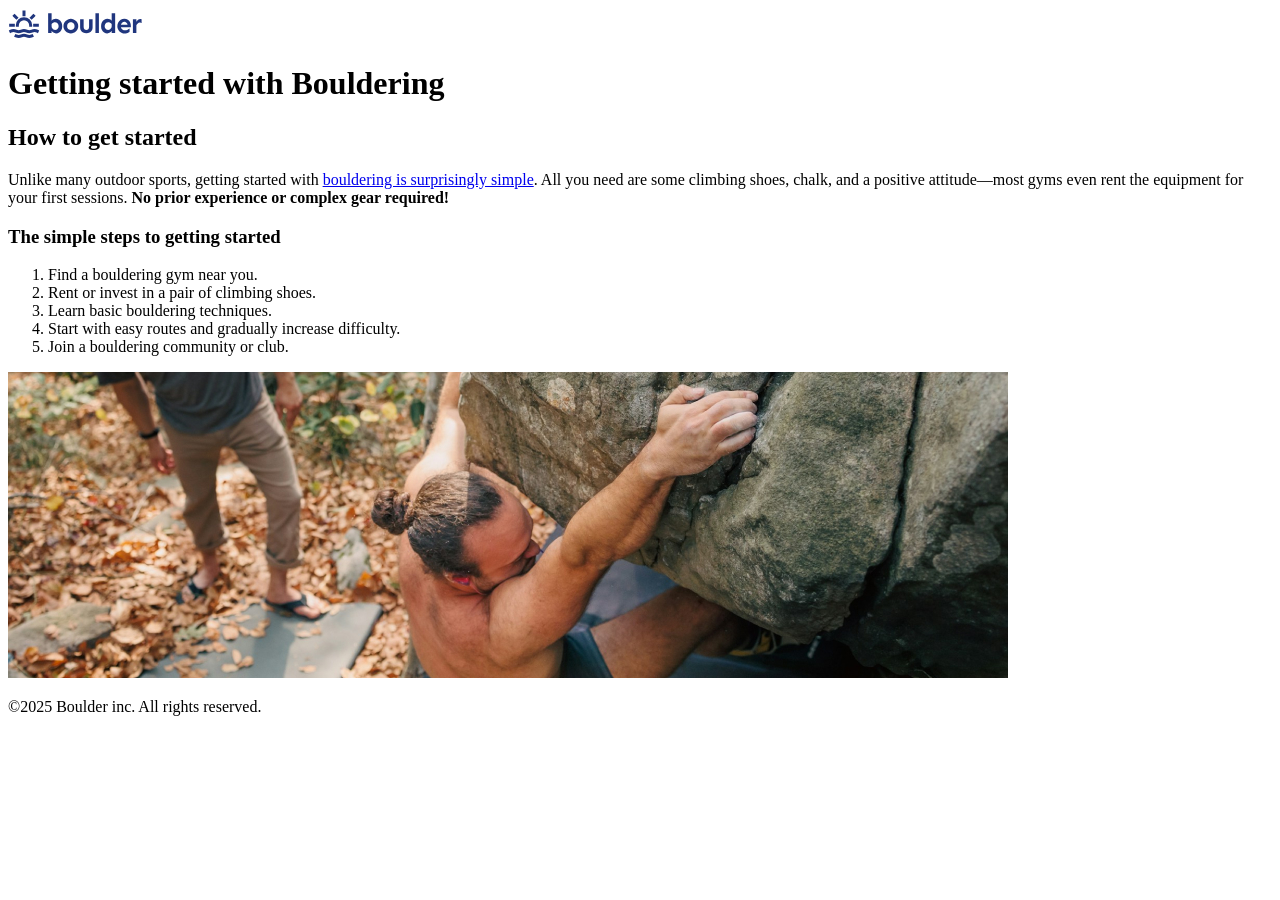
==== getting-started.html @ c5e404f7 "feat:add website structure with HTML and add images" ====
<!DOCTYPE html>
<html>
    <head>
        <title>Bouldering 101</title>
    </head>

    <body>
        <header>
            <img src="images/logo.svg" alt="Boulder inc.">
        </header>

        <main>
            <h1>Getting started with Bouldering</h1>
            <section>
                <h2>How to get started</h2>
                <p>Unlike many outdoor sports, getting started with <a href="index.html">bouldering is surprisingly simple</a>. All you need are some climbing shoes, chalk, and a positive attitude—most gyms even rent the equipment for your first sessions. <strong>No prior experience or complex gear required!</strong></p>
                
                <h3>The simple steps to getting started</h3>
                <ol>
                    <li>Find a bouldering gym near you.</li>
                    <li>Rent or invest in a pair of climbing shoes.</li>
                    <li>Learn basic bouldering techniques.</li>
                    <li>Start with easy routes and gradually increase difficulty.</li>
                    <li>Join a bouldering community or club.</li>
                </ol>

                <img src="images/getting-started-outdoors.jpg" alt="People doing bouldering">
            </section>
        </main>

        <footer>
            <p>©2025 Boulder inc. All rights reserved.</p>
        </footer>
    </body>
</html>
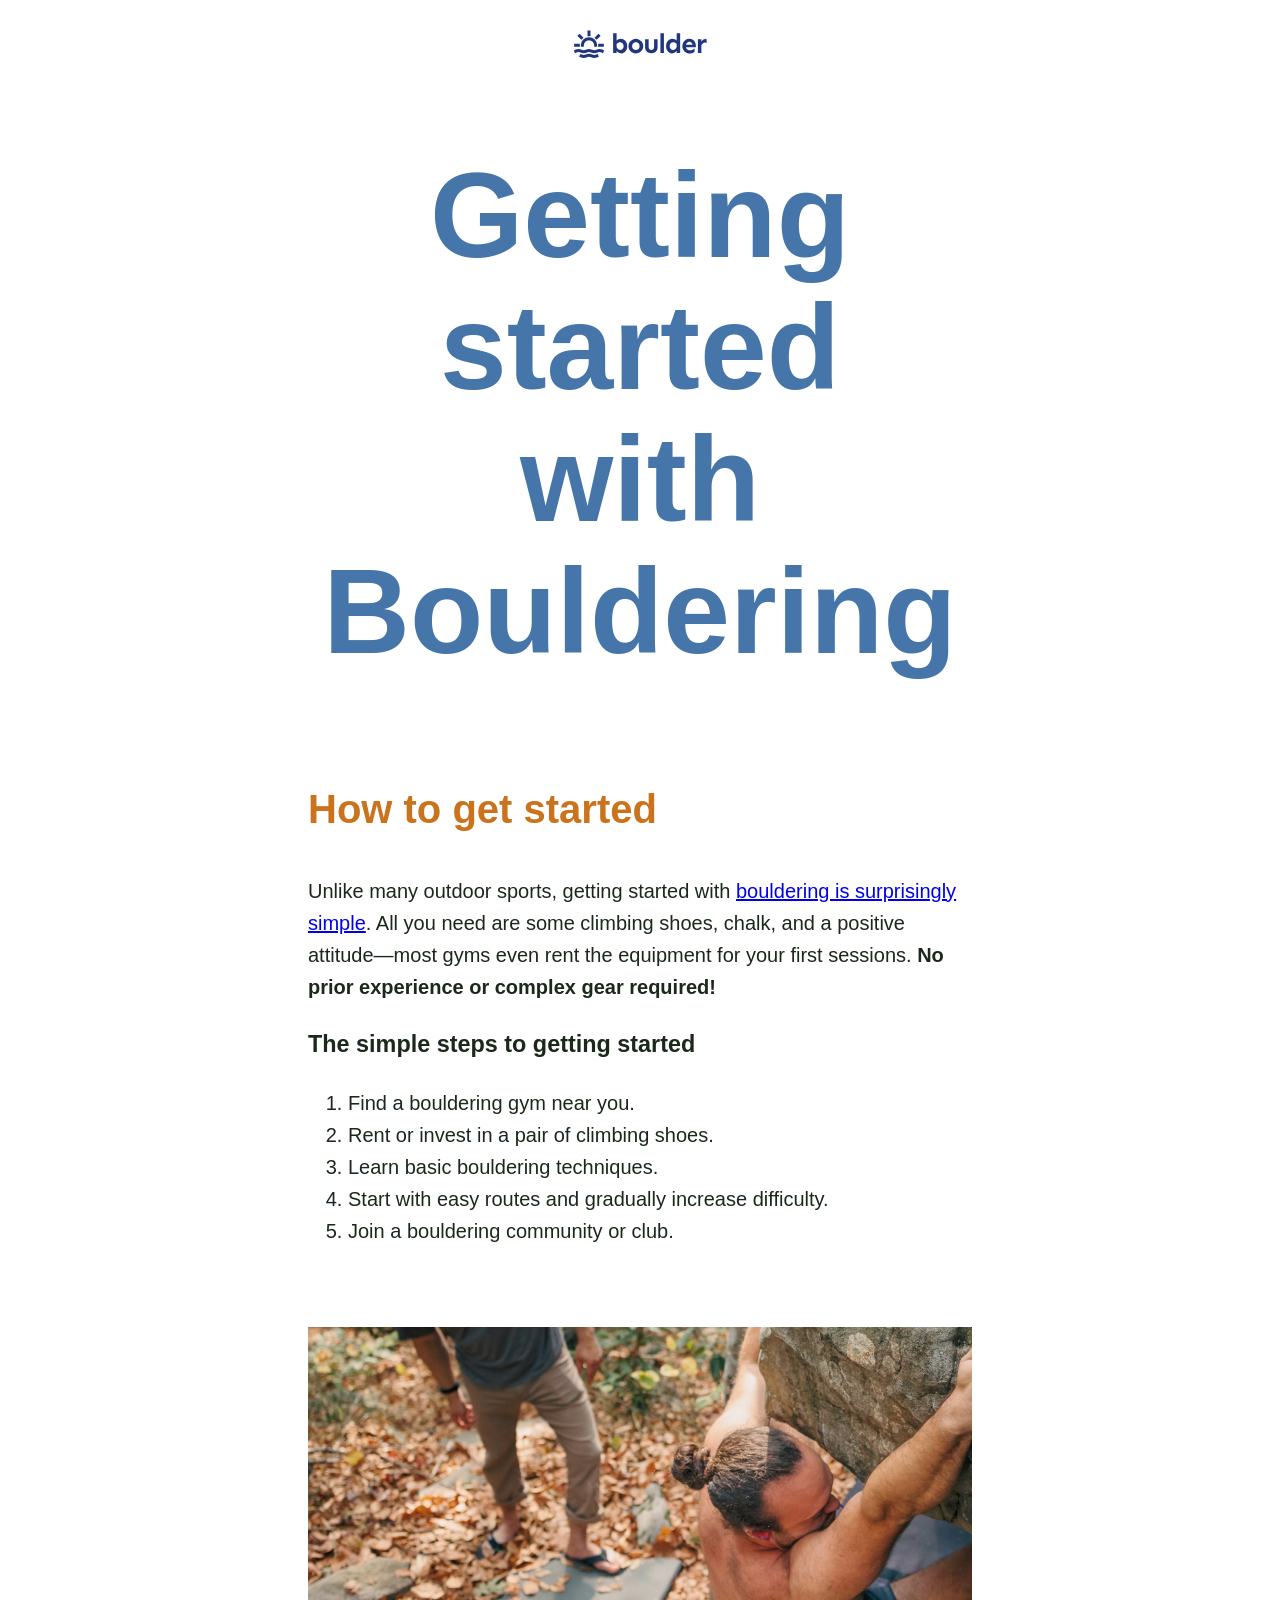
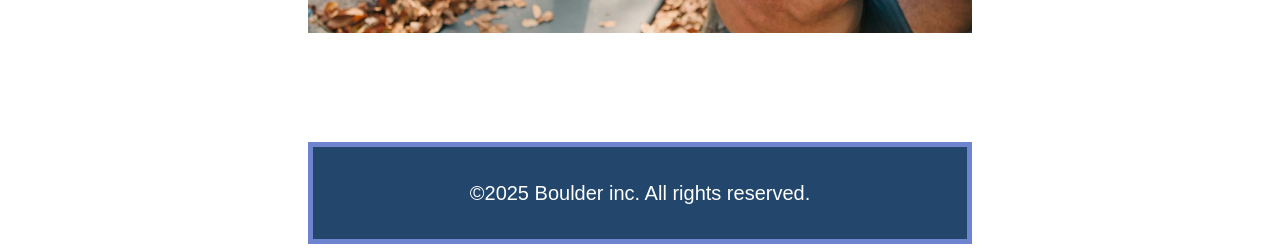
==== commit ea9d5521: "feat:add css for styling" ====
--- a/getting-started.html
+++ b/getting-started.html
@@ -2,6 +2,7 @@
 <html>
     <head>
         <title>Bouldering 101</title>
+        <link href="css/style.css" rel="stylesheet">
     </head>
 
     <body>
--- a/css/style.css
+++ b/css/style.css
@@ -0,0 +1,48 @@
+* {
+    box-sizing: border-box;
+}
+
+body {
+    font-family: sans-serif;
+    color: #1b281b;
+    font-size: 1.25rem;
+    line-height: 1.6;
+    padding-inline: 300px;
+}
+
+header {
+    text-align: center;
+    padding-block-start: 20px;
+}
+
+main {
+    overflow: hidden;
+}
+
+section {
+    margin-block: 100px;
+}
+
+h1 {
+    color: #4676A9;
+    text-align: center;
+    font-size: 7.5rem;
+    line-height: 1.1;
+}
+
+h2 {
+    color: #CB731C;
+    font-size: 2.5rem;
+}
+
+ol {
+    margin-block-end: 80px;
+}
+
+footer {
+    background-color: #22466C;
+    color: #ffffff;
+    text-align: center;
+    padding: 10px;
+    border: 5px solid #6E84CF;
+}
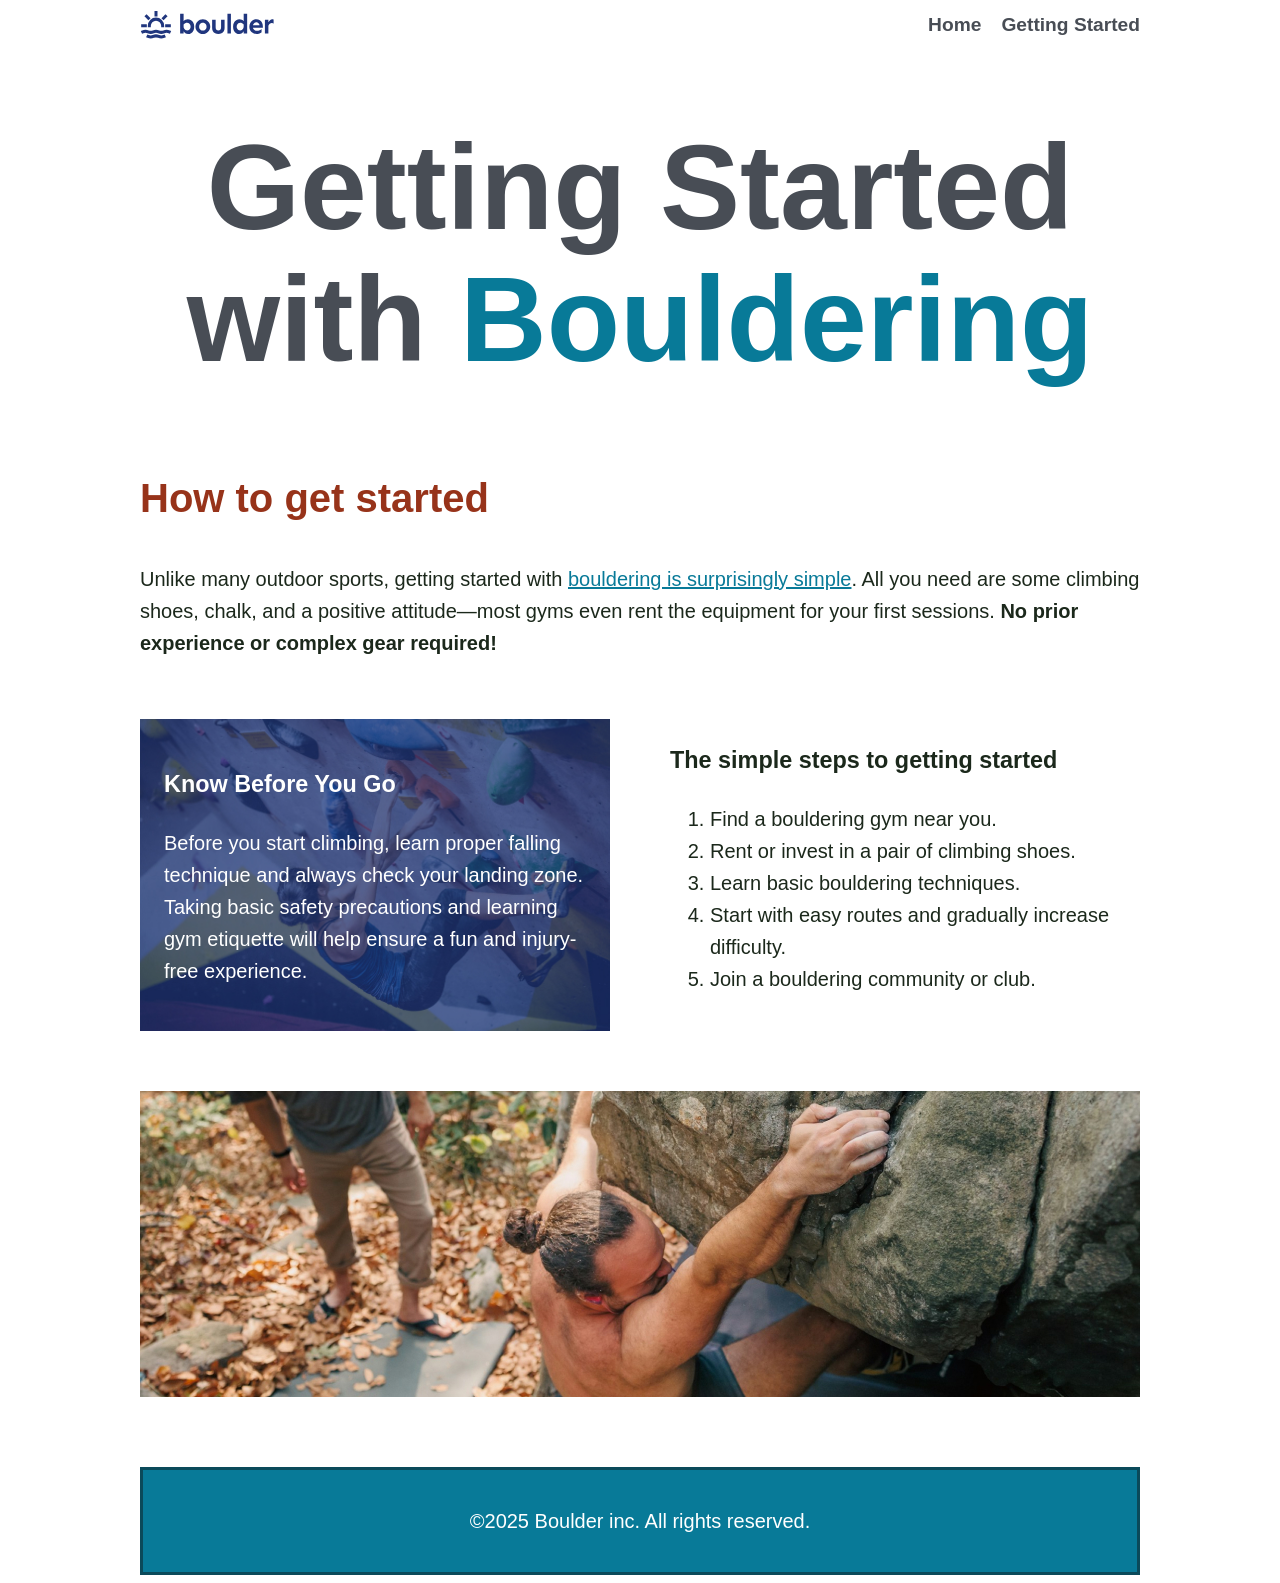
==== commit bdcbaa42: "feat:add more styling" ====
--- a/getting-started.html
+++ b/getting-started.html
@@ -6,31 +6,51 @@
     </head>
 
     <body>
-        <header>
-            <img src="images/logo.svg" alt="Boulder inc.">
-        </header>
+        <div class="wrapper">
+            <header>
+                <img src="images/logo.svg" alt="Boulder inc.">
 
-        <main>
-            <h1>Getting started with Bouldering</h1>
-            <section>
-                <h2>How to get started</h2>
-                <p>Unlike many outdoor sports, getting started with <a href="index.html">bouldering is surprisingly simple</a>. All you need are some climbing shoes, chalk, and a positive attitude—most gyms even rent the equipment for your first sessions. <strong>No prior experience or complex gear required!</strong></p>
-                
-                <h3>The simple steps to getting started</h3>
-                <ol>
-                    <li>Find a bouldering gym near you.</li>
-                    <li>Rent or invest in a pair of climbing shoes.</li>
-                    <li>Learn basic bouldering techniques.</li>
-                    <li>Start with easy routes and gradually increase difficulty.</li>
-                    <li>Join a bouldering community or club.</li>
-                </ol>
+                <nav class="primary-navigation" aria-label="Primary Navigation">
+                    <ul>
+                        <li><a href="index.html">Home</a></li>
+                        <li><a href="getting-started.html">Getting Started</a></li>
+                    </ul>
+                </nav>
+            </header>
 
-                <img src="images/getting-started-outdoors.jpg" alt="People doing bouldering">
-            </section>
-        </main>
+            <main>
+                <h1>Getting Started with <span class="teal-text">Bouldering</span></h1>
+                <section>
+                    <div class="how-to-get-started">
+                        <h2><span class="red-text">How to get started</span></h2>
+                        <p>Unlike many outdoor sports, getting started with <a href="index.html">bouldering is surprisingly simple</a>. All you need are some climbing shoes, chalk, and a positive attitude—most gyms even rent the equipment for your first sessions. <strong>No prior experience or complex gear required!</strong></p>
+                    </div>
 
-        <footer>
-            <p>©2025 Boulder inc. All rights reserved.</p>
-        </footer>
+                    <div class="two-column-layout">
+                        <div class="bg-img">
+                            <h3>Know Before You Go</h3>
+                            <p>Before you start climbing, learn proper falling technique and always check your landing zone. Taking basic safety precautions and learning gym etiquette will help ensure a fun and injury-free experience.</p>
+                        </div>
+
+                        <div class="align-right">
+                            <h3>The simple steps to getting started</h3>
+                            <ol>
+                                <li>Find a bouldering gym near you.</li>
+                                <li>Rent or invest in a pair of climbing shoes.</li>
+                                <li>Learn basic bouldering techniques.</li>
+                                <li>Start with easy routes and gradually increase difficulty.</li>
+                                <li>Join a bouldering community or club.</li>
+                            </ol>
+                        </div>
+                    </div>
+
+                    <img src="images/getting-started-outdoors.jpg" alt="People doing bouldering">
+                </section>
+            </main>
+
+            <footer class="teal-bg">
+                <p>©2025 Boulder inc. All rights reserved.</p>
+            </footer>
+        </div>
     </body>
 </html>
--- a/css/style.css
+++ b/css/style.css
@@ -1,5 +1,35 @@
 * {
     box-sizing: border-box;
+}
+
+header {
+    display: flex;
+    gap: 20px;
+    justify-content: space-between;
+}
+
+.primary-navigation ul {
+    list-style: none;
+    margin: 0;
+    padding: 0;
+    display: flex;
+    gap: 20px;
+}
+
+.primary-navigation a {
+    text-decoration: none;
+    color: #484D55;
+    font-weight: bold;
+    font-size: 1rem;
+
+    @media (width > 600px) {
+        font-size: 1.2rem;
+    }
+}
+
+.primary-navigation a:hover,
+.primary-navigation a:focus-visible {
+    color: #087A98;
 }
 
 body {
@@ -7,42 +37,137 @@
     color: #1b281b;
     font-size: 1.25rem;
     line-height: 1.6;
-    padding-inline: 300px;
 }
 
-header {
-    text-align: center;
-    padding-block-start: 20px;
+.wrapper {
+    max-inline-size: 1000px;
+    margin-inline: auto;
 }
 
-main {
-    overflow: hidden;
+img {
+    display: block;
+    max-inline-size: 100%;
 }
 
 section {
-    margin-block: 100px;
+    margin-block-end: 70px;
 }
 
 h1 {
-    color: #4676A9;
+    color: #484D55;
     text-align: center;
-    font-size: 7.5rem;
+    font-size: 5rem;
     line-height: 1.1;
+
+    @media (width > 600px) {
+        font-size: 7.5rem;
+    }
+}
+
+.teal-text {
+    color:#087A98;
+}
+
+.red-text {
+    color: #97331a;
+}
+
+.why-bouldering {
+    color: #386697;
 }
 
 h2 {
     color: #CB731C;
-    font-size: 2.5rem;
+    font-size: 2rem;
+    text-align: center;
+
+    @media (width > 600px) {
+        font-size: 2.5rem;
+        text-align: start;
+    }
 }
 
+p,
+ul,
 ol {
-    margin-block-end: 80px;
+    @media (width < 600px) {
+        font-size: 1.1rem;
+    }
+}
+
+.teal-bg {
+    background-color: #087A98;
+    border: 3px solid #0b4a5a;
+    color: #ffffff;
+    padding: 15px;
+    text-align: center;
+
+    @media (width < 600px) {
+        margin-block-start: 70px;
+        font-size: 1.1rem;
+    }
+}
+
+a {
+    color: #087A98;
+}
+
+a:hover,
+a:focus-visible {
+    color: #484D55;
+}
+
+.bg-img {
+    color: #fff;
+    padding: 24px;
+    background-color: #087A98;
+    background-image: url('../images/simple-steps.jpg');
+    background-repeat: no-repeat;
+    background-position: center;
+    background-size: cover;
+}
+
+.two-column-layout {
+    display: grid;
+    gap: 20px;
+    margin-block: 20px;
+
+    @media (width > 600px) {
+        grid-template-columns: 1fr 1fr;
+        gap: 60px;
+        margin-block: 60px;
+    }
+}
+
+.img-align-right {
+    place-items: end;
+    
+    @media (width < 600px) {
+        place-items: center;
+    }
+}
+
+.img-align-left {
+    @media (width < 600px) {
+        place-items: center;
+    }
+}
+
+.text-align-right {
+    margin-inline-start: 30px;
+
+    @media (width < 600px) {
+        margin-inline-start: 0px;
+    }
+}
+
+.how-to-get-started {
+    @media (width < 600px) {
+        margin-block-end: 40px;
+    }
 }
 
 footer {
-    background-color: #22466C;
-    color: #ffffff;
     text-align: center;
-    padding: 10px;
-    border: 5px solid #6E84CF;
-}+}
+
